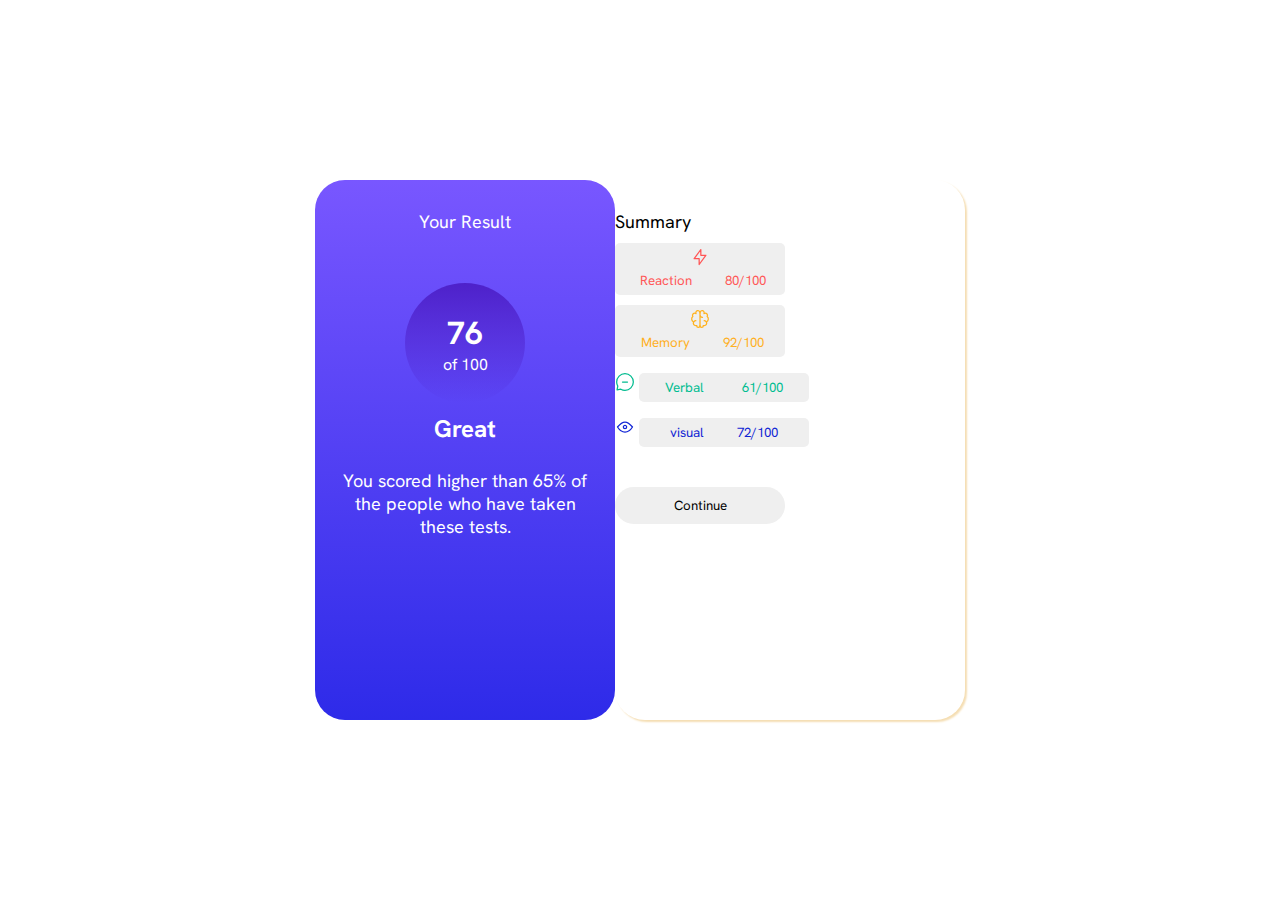
==== Day 1 30-11-2023/HTML-CSS/index.html @ 9cc6b390 "day 1" ====
<!DOCTYPE html>
<!--[if lt IE 7]>      <html class="no-js lt-ie9 lt-ie8 lt-ie7"> <![endif]-->
<!--[if IE 7]>         <html class="no-js lt-ie9 lt-ie8"> <![endif]-->
<!--[if IE 8]>         <html class="no-js lt-ie9"> <![endif]-->
<!--[if gt IE 8]>      <html class="no-js"> <!--<![endif]-->
<html>

<head>
    <meta charset="utf-8">
    <meta http-equiv="X-UA-Compatible" content="IE=edge">
    <title></title>
    <meta name="description" content="">
    <meta name="viewport" content="width=device-width, initial-scale=1">
    <link rel="stylesheet" href="./static/css/style.css">
    <!-- Fonts -->
    <link rel="preconnect" href="https://fonts.googleapis.com">
    <link rel="preconnect" href="https://fonts.gstatic.com" crossorigin>
    <link href="https://fonts.googleapis.com/css2?family=Cormorant+Garamond:ital,wght@0,400;1,300&family=Hanken+Grotesk:ital@1&family=Poppins&family=Roboto:ital,wght@1,300&family=Young+Serif&display=swap" rel="stylesheet">
</head>

<body>
    <div class="container">
    <div class="div">

        <p class="para">Your Result</p>
        <div class="circle">
            <h1>76</h1>
            <p class="para1"> of 100</p>
        </div>
        <h2>Great</h2>
        <p class="para2">You scored higher than 65% of the people who have taken these tests. </p>
    </div>

    <div class="div1">

        <div class="content">
            <p class="para">Summary</p>
            <button>
                <span class="span"><img src="./static/img/icon-reaction.svg" alt=""></span>
                <p class="para1">Reaction <span>80/100</span></p>
            </button>
        </div>

        <div class="content1">
            <button>
                <span class="span"><img src="./static/img/icon-memory.svg" alt=""></span>
                <p class="para1">Memory <span>92/100</span></p>
            </button>
        </div>

        <div class="content2">
            <span class="span1"><img src="./static/img/icon-verbal.svg" alt=""></span>
            <button>
                <p class="para1 adj">Verbal <span>61/100</span></p>
            </button>
        </div>

        <div class="content2 content3">
            <span class="span1 adj"><img src="./static/img/icon-visual.svg" alt=""></span>
            <button>
                <p class="para1">visual <span>72/100</span></p>
            </button>
        </div>

        <div class="content2">
            <button class="btn">Continue</button>
        </div>


    </div>
</div>


</body>

</html>
---- Day 1 30-11-2023/HTML-CSS/static/css/style.css ----
*{
    box-sizing: border-box;
    margin: 0;
    font-family: 'Hanken Grotesk', sans-serif;
}

.container{
    display: flex;
    justify-content: center;
    align-items: center;
    height: 100vh;
}
.div{
    display: flex;
    flex-direction: column;
    align-items: center;
    width: 300px;
    height: 60vh;
    background:linear-gradient( hsl(252, 100%, 67%),hsl(241, 81%, 54%));
    border-radius: 30px;
}

.div .para{
    padding-top: 30px;
    color: hsl(0, 0%, 100%);
    font-size: 18px;
}

.div1 .content .para{
    color: black;
}

.div .circle{
    display: flex;
    flex-direction: column;
    justify-content: center;
    align-items: center;
    height: 120px;
    width: 120px;
    background:linear-gradient(hsla(256, 72%, 46%, 1),hsla(241, 72%, 46%, 0)) ;
    border-radius: 50%;
    margin-top: 50px;
    /* box-shadow:  10px 10px ; */
}

.div .circle h1{
    color: hsl(0, 0%, 100%);
}

.div .circle .para1{
    color: hsl(0, 0%, 100%);
}

.div h2{
    margin-top: 10px;
    color: hsl(0, 0%, 100%);
}

.div .para2{
    text-align: center;
    padding: 25px;
    color: hsl(0, 0%, 100%);
    font-size: 18px;
}

.div1{
    right: 300px;
   
    width: 350px;
    height: 60vh;
    background-color: hsl(0, 0%, 100%);
    border-radius: 30px;
    z-index: -1;
    box-shadow: wheat 2px 2px 2px;
}

.div1 .para{
    margin-top: 30px;  
    color: hsl(0, 0%, 100%);
    padding-bottom: 10px;
    font-size: 18px;  
}

.div1 button{
    width: 170px;
}

.div1 .para1{
    padding: 5px;
    
}

.div1 .para1 span{
    margin-left: 30px;
}

.content .para1{
    color: hsl(0, 100%, 67%);
}

.content1 .para1{
    color: hsl(39, 100%, 56%);
}

.content2 .para1{
    color: hsl(166, 100%, 37%);
}

.content3 .para1{
    color: hsl(234, 85%, 45%);
}

.content1 button p , .content button p{
    margin-left: 5px;
}

.content1 button ,.content2 button , .content button{
    border: none;
    border-radius: 5px;
}

.div1 .adj span{
    margin-left: 35px;
}

.div1 .content{
    margin-top: 10px;
}

.div1 .content1{
    margin-top: 10px;
}

.div1 .content2{
    margin-top: 10px;
}

.content2 .btn{
    margin-top: 30px;
    padding: 10px;
    border-radius: 30px;
    border: none;
}

.div1 .span{
    left: 150px;
}

.div1 .span img{
    margin-top: 3px;
    vertical-align: middle;
}

.div1 .span1 img{
    margin-top: 5px;
    left: 150px;
    
}


/* p{
    font-size: 18px;
} */

/* 

- Light slate blue (background): hsl(252, 100%, 67%)
- Light royal blue (background): hsl(241, 81%, 54%)

- Violet blue (circle): hsla(256, 72%, 46%, 1)
- Persian blue (circle): hsla(241, 72%, 46%, 0)

*/
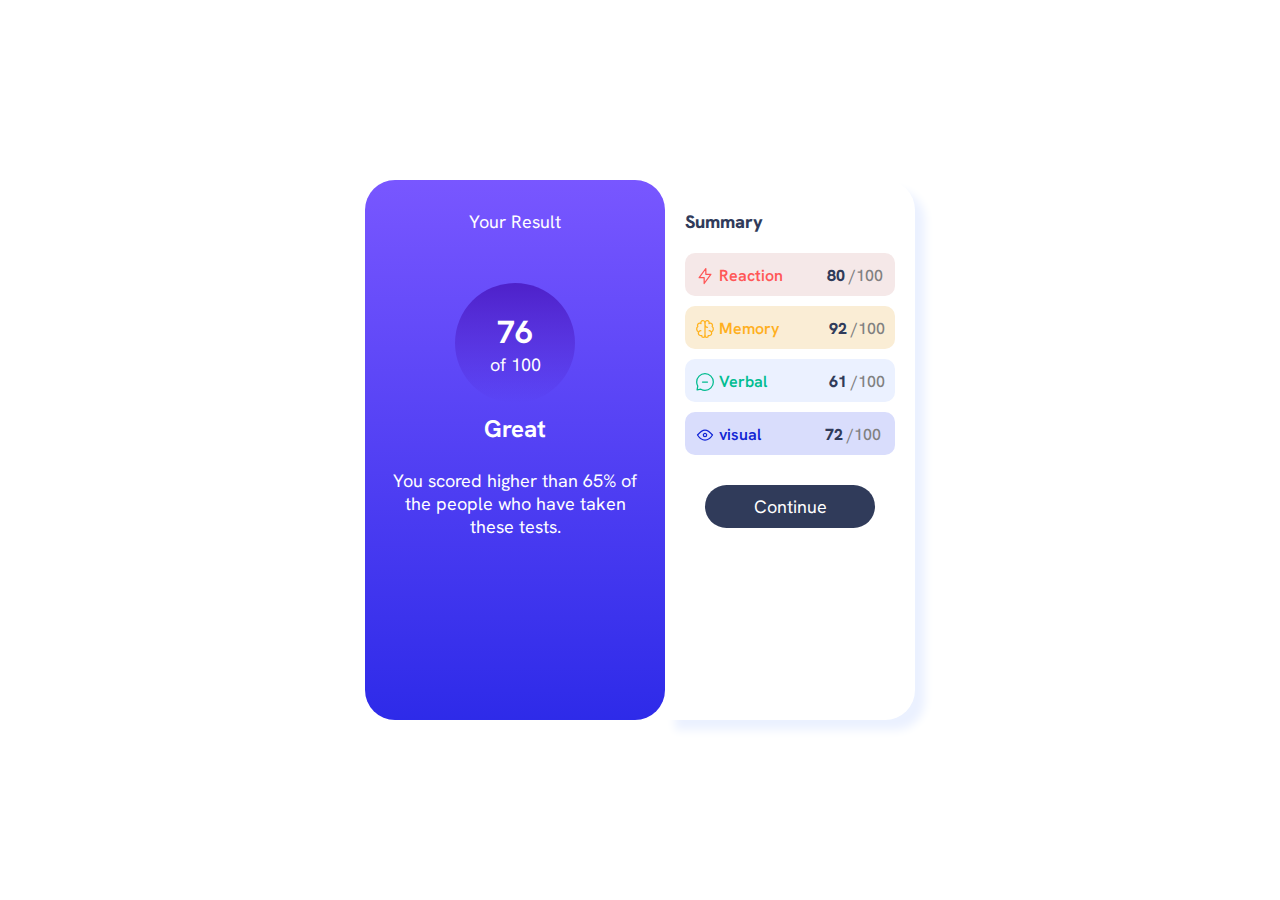
==== commit ca3475ec: "Day 1 Completed" ====
--- a/Day 1 30-11-2023/HTML-CSS/index.html
+++ b/Day 1 30-11-2023/HTML-CSS/index.html
@@ -15,60 +15,70 @@
     <!-- Fonts -->
     <link rel="preconnect" href="https://fonts.googleapis.com">
     <link rel="preconnect" href="https://fonts.gstatic.com" crossorigin>
-    <link href="https://fonts.googleapis.com/css2?family=Cormorant+Garamond:ital,wght@0,400;1,300&family=Hanken+Grotesk:ital@1&family=Poppins&family=Roboto:ital,wght@1,300&family=Young+Serif&display=swap" rel="stylesheet">
+    <link
+        href="https://fonts.googleapis.com/css2?family=Cormorant+Garamond:ital,wght@0,400;1,300&family=Hanken+Grotesk:ital@1&family=Poppins&family=Roboto:ital,wght@1,300&family=Young+Serif&display=swap"
+        rel="stylesheet">
 </head>
 
 <body>
     <div class="container">
-    <div class="div">
-
-        <p class="para">Your Result</p>
-        <div class="circle">
-            <h1>76</h1>
-            <p class="para1"> of 100</p>
-        </div>
-        <h2>Great</h2>
-        <p class="para2">You scored higher than 65% of the people who have taken these tests. </p>
-    </div>
-
-    <div class="div1">
-
-        <div class="content">
-            <p class="para">Summary</p>
-            <button>
-                <span class="span"><img src="./static/img/icon-reaction.svg" alt=""></span>
-                <p class="para1">Reaction <span>80/100</span></p>
-            </button>
+        <div class="div">
+            <p class="para">Your Result</p>
+            <div class="circle">
+                <h1>76</h1>
+                <p class="circle_para"> of 100</p>
+            </div>
+            <h2>Great</h2>
+            <p class="para2">You scored higher than 65% of the people who have taken these tests. </p>
         </div>
 
-        <div class="content1">
-            <button>
-                <span class="span"><img src="./static/img/icon-memory.svg" alt=""></span>
-                <p class="para1">Memory <span>92/100</span></p>
-            </button>
-        </div>
+        <div class="div1">
+            <p class="para">Summary</p>
 
-        <div class="content2">
-            <span class="span1"><img src="./static/img/icon-verbal.svg" alt=""></span>
-            <button>
-                <p class="para1 adj">Verbal <span>61/100</span></p>
-            </button>
-        </div>
-
-        <div class="content2 content3">
-            <span class="span1 adj"><img src="./static/img/icon-visual.svg" alt=""></span>
-            <button>
-                <p class="para1">visual <span>72/100</span></p>
-            </button>
-        </div>
-
-        <div class="content2">
-            <button class="btn">Continue</button>
-        </div>
+            <div class="pararap">
+                <div class="content">
+                    <div>
+                        <p class="para1"><span class="span"><img src="./static/img/icon-reaction.svg" alt=""></span>
+                            Reaction <span class="span1"><span class="span1_color">80</span> <span class="span1_light_color">/100</span></span></p>
+                    </div>
+                </div>
 
 
+                <div class="content1">
+                    <div>
+
+                        <p class="para1"><span class="span"><img src="./static/img/icon-memory.svg" alt=""></span>
+                            Memory
+                            <span class="span2"><span class="span2_color">92</span> <span class="span2_light_color">/100</span></span>
+                        </p>
+                    </div>
+                </div>
+
+                <div class="content2">
+
+                    <div>
+                        <p class="para1"> <span class="span"><img src="./static/img/icon-verbal.svg" alt=""></span>
+                            Verbal <span class="span3"><span class="span3_color">61</span> <span class="span3_light_color">/100</span></span></p>
+                    </div>
+                </div>
+
+                <div class="content2 content3">
+
+                    <div>
+                        <p class="para1"><span class="span"><img src="./static/img/icon-visual.svg" alt=""></span>
+                            visual <span class="span4"><span class="span4_color">72</span> <span class="span4_light_color">/100</span></span></p>
+                    </div>
+                </div>
+            </div>
+            <div class="content4">
+                <div class="but">
+                    <button class="btn">Continue</button>
+                </div>
+            </div>
+
+
+        </div>
     </div>
-</div>
 
 
 </body>
--- a/Day 1 30-11-2023/HTML-CSS/static/css/style.css
+++ b/Day 1 30-11-2023/HTML-CSS/static/css/style.css
@@ -10,6 +10,9 @@
     align-items: center;
     height: 100vh;
 }
+
+/* First Rap */
+
 .div{
     display: flex;
     flex-direction: column;
@@ -22,13 +25,16 @@
 
 .div .para{
     padding-top: 30px;
-    color: hsl(0, 0%, 100%);
-    font-size: 18px;
-}
-
-.div1 .content .para{
+    color: white;
+    font-size: 18px;
+}
+
+.div1 .para{
     color: black;
-}
+    font-weight: 800;
+}
+
+/* Circle */
 
 .div .circle{
     display: flex;
@@ -37,137 +43,228 @@
     align-items: center;
     height: 120px;
     width: 120px;
-    background:linear-gradient(hsla(256, 72%, 46%, 1),hsla(241, 72%, 46%, 0)) ;
+    background:linear-gradient(hsla(256, 72%, 46%, 1),hsla(241, 72%, 46%, 0));
     border-radius: 50%;
     margin-top: 50px;
-    /* box-shadow:  10px 10px ; */
 }
 
 .div .circle h1{
-    color: hsl(0, 0%, 100%);
-}
-
-.div .circle .para1{
-    color: hsl(0, 0%, 100%);
-}
+    color: white;
+}
+
+.div .circle .circle_para{
+    color: white;
+    font-size: 18px;
+}
+
+/* Circle End */
 
 .div h2{
     margin-top: 10px;
-    color: hsl(0, 0%, 100%);
+    color: white;
 }
 
 .div .para2{
     text-align: center;
     padding: 25px;
-    color: hsl(0, 0%, 100%);
-    font-size: 18px;
-}
+    color: white;
+    font-size: 18px;
+}
+
+/* Second Rap */
 
 .div1{
-    right: 300px;
-   
-    width: 350px;
+    width: 250px;
     height: 60vh;
-    background-color: hsl(0, 0%, 100%);
-    border-radius: 30px;
-    z-index: -1;
-    box-shadow: wheat 2px 2px 2px;
+    background-color: white;
+    box-shadow:#ebf1ff 10px 10px 10px;
+    border-top-right-radius: 30px;
+    border-bottom-right-radius: 30px;
 }
 
 .div1 .para{
-    margin-top: 30px;  
-    color: hsl(0, 0%, 100%);
-    padding-bottom: 10px;
+    margin-top: 20px;  
+    color:#303b5a;
+    padding: 10px 20px;
     font-size: 18px;  
 }
+
+.div1 .pararap{
+    padding: 0px 20px;  
+}
+
+.div1 .content{
+    margin-top: 10px;
+}
+
+.content .para1{
+    color: #ff5757;
+    font-weight: 600;
+}
+
+.content > div{
+    background-color: #f5e8e8;
+    padding: 5px;
+    border-radius: 10px;
+}
+
+.content button p , .content1 button p{
+    margin-left: 5px;
+}
+
+.content button , .content1 button{
+    border: none;
+    border-radius: 5px;
+}
+
+.div1 .content1{
+    margin-top: 10px;
+}
+
+.content1 .para1{
+    color: #ffb01f;
+    font-weight: 600;
+}
+
+.content1 > div{
+    background-color: #faedd5;
+    padding: 5px;
+    border-radius: 10px;
+}
+
+
+.div1 .para1{
+    padding: 5px;
+}
+
+.div1 .para1 .span1{
+    margin-left: 40px;
+}
+
+.div1 .para1 .span1 .span1_color{
+    color: #303b5a;
+    font-weight: 800;
+}
+
+.div1 .para1 .span1 .span1_light_color{
+    color: gray;
+    font-weight: 500;
+}
+
+.div1 .para1 .span2{
+    margin-left: 46px;
+}
+
+.div1 .para1 .span2 .span2_color{
+    color: #303b5a;
+    font-weight: 800;
+}
+
+.div1 .para1 .span2 .span2_light_color{
+    color: gray;
+    font-weight: 500;
+}
+
+.div1 .para1 .span3{
+    margin-left: 58px;
+}
+
+.div1 .para1 .span3 .span3_color{
+    color: #303b5a;
+    font-weight: 800;
+}
+
+.div1 .para1 .span3 .span3_light_color{
+    color: gray;
+    font-weight: 500;
+}
+
+.div1 .para1 .span4{
+    margin-left: 60px;
+}
+
+.div1 .para1 .span4 .span4_color{
+    color: #303b5a;
+    font-weight: 800;
+}
+
+.div1 .para1 .span4 .span4_light_color{
+    color: gray;
+    font-weight: 500;
+}
+
+.div1 .content2{
+    margin-top: 10px;
+}
+
+.content2 .para1{
+    color:#00bd91;
+    font-weight: 600;
+}
+
+.content2 > div{
+    background-color: #ebf1ff;
+    padding: 5px;
+    border-radius: 10px;
+}
+
+.content3 .para1{
+    color: #1125d4;
+    font-weight: 600;
+}
+
+.content3 > div{
+    background-color: #d9ddfc;
+    padding: 5px;
+    border-radius: 10px;
+}
+
+.content4{
+    display: flex;
+    justify-content: center;
+    margin-top: 10px;
+
+}
+
+.div1 .span img{
+    margin-top: 3px;
+    vertical-align: bottom;
+}
+
+.div1 .span1 img{
+    vertical-align: middle;   
+}
+
+/* Button Styles */
 
 .div1 button{
     width: 170px;
 }
 
-.div1 .para1{
-    padding: 5px;
-    
-}
-
-.div1 .para1 span{
-    margin-left: 30px;
-}
-
-.content .para1{
-    color: hsl(0, 100%, 67%);
-}
-
-.content1 .para1{
-    color: hsl(39, 100%, 56%);
-}
-
-.content2 .para1{
-    color: hsl(166, 100%, 37%);
-}
-
-.content3 .para1{
-    color: hsl(234, 85%, 45%);
-}
-
-.content1 button p , .content button p{
-    margin-left: 5px;
-}
-
-.content1 button ,.content2 button , .content button{
+.content4 button{
     border: none;
     border-radius: 5px;
-}
-
-.div1 .adj span{
-    margin-left: 35px;
-}
-
-.div1 .content{
-    margin-top: 10px;
-}
-
-.div1 .content1{
-    margin-top: 10px;
-}
-
-.div1 .content2{
-    margin-top: 10px;
-}
-
-.content2 .btn{
-    margin-top: 30px;
+    background-color: #303b5a;
+    color: white;
+}
+
+.content4 .btn{
+    margin-top: 20px;
     padding: 10px;
     border-radius: 30px;
     border: none;
-}
-
-.div1 .span{
-    left: 150px;
-}
-
-.div1 .span img{
-    margin-top: 3px;
-    vertical-align: middle;
-}
-
-.div1 .span1 img{
-    margin-top: 5px;
-    left: 150px;
-    
-}
-
-
-/* p{
-    font-size: 18px;
-} */
-
-/* 
-
-- Light slate blue (background): hsl(252, 100%, 67%)
-- Light royal blue (background): hsl(241, 81%, 54%)
-
-- Violet blue (circle): hsla(256, 72%, 46%, 1)
-- Persian blue (circle): hsla(241, 72%, 46%, 0)
-
-*/+    font-size: 18px;
+}
+
+.content4 .btn:hover{
+    background:linear-gradient( hsl(252, 100%, 67%),hsl(241, 81%, 54%));
+    color: white;
+    font-size: 18px;
+    cursor: pointer;
+}
+
+.buttons{
+    display: flex;
+    align-items: center;
+    justify-content: space-between;
+}